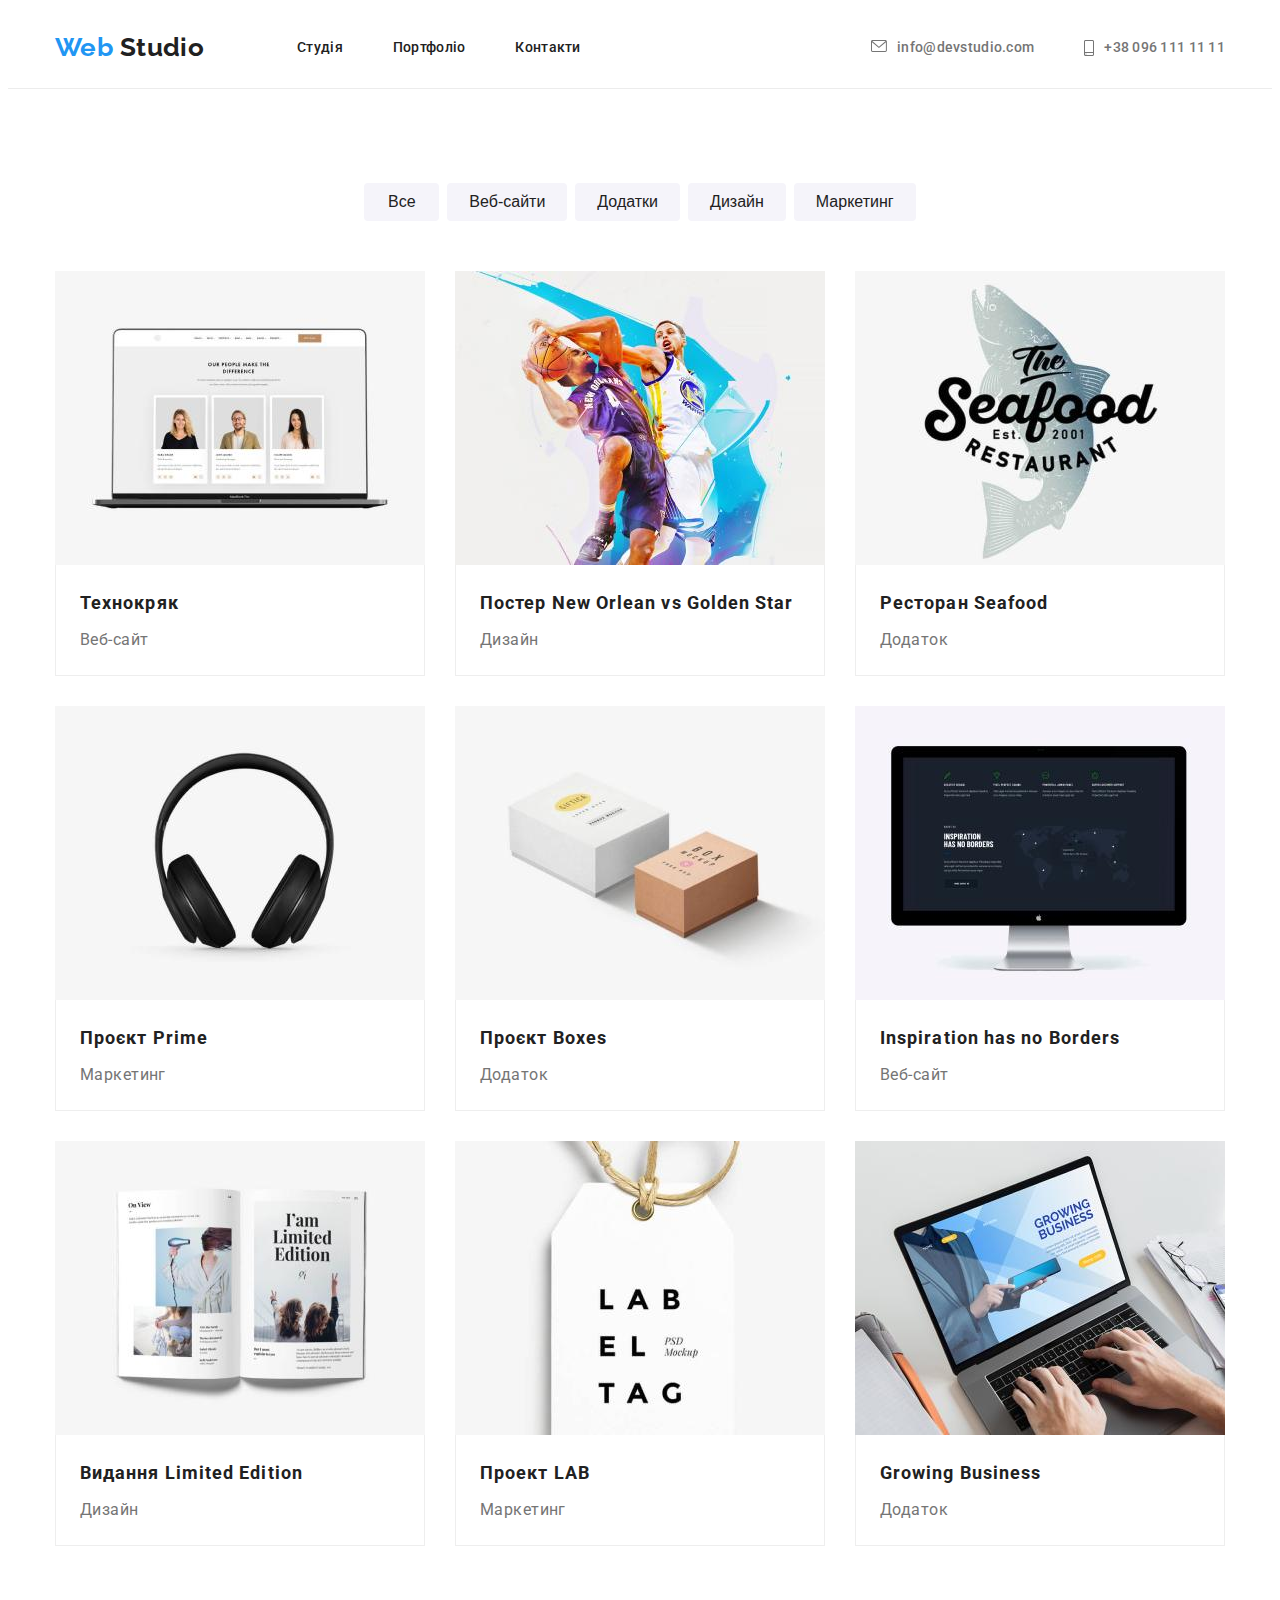
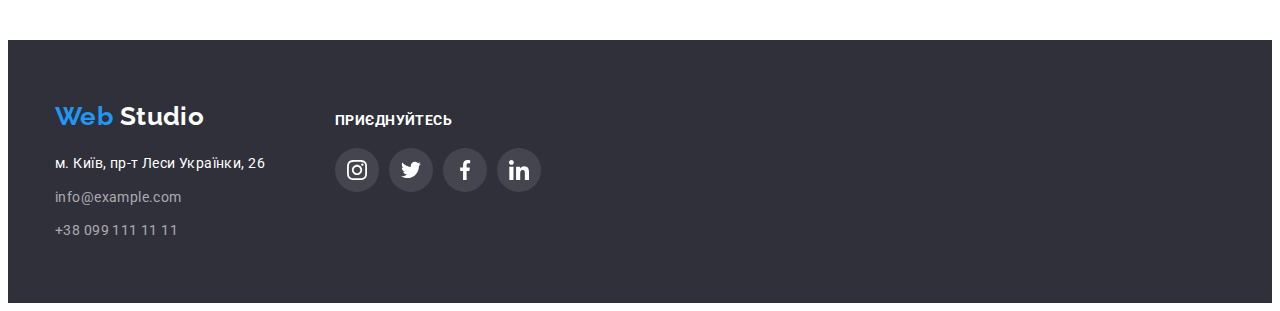
==== portfolio.html @ af130c3d "first_commit" ====
<!DOCTYPE html>
<html lang="uk">
  <head>
    <meta charset="UTF-8" />
    <meta http-equiv="X-UA-Compatible" content="IE=edge" />
    <meta name="viewport" content="width=device-width, initial-scale=1.0" />
    <title>Portfolio</title>
    <link rel="preconnect" href="https://fonts.googleapis.com" />
    <link rel="preconnect" href="https://fonts.gstatic.com" crossorigin />
    <link
      href="https://fonts.googleapis.com/css2?family=Raleway:wght@700&family=Roboto:wght@400;500;700;900&display=swap"
      rel="stylesheet"
    />
    <link
      rel="stylesheet"
      href="https://cdnjs.cloudflare.com/ajax/libs/modern-normalize/1.1.0/modern-normalize.min.css"
      integrity="sha512-wpPYUAdjBVSE4KJnH1VR1HeZfpl1ub8YT/NKx4PuQ5NmX2tKuGu6U/JRp5y+Y8XG2tV+wKQpNHVUX03MfMFn9Q=="
      crossorigin="anonymous"
      referrerpolicy="no-referrer"
    />
    <link rel="stylesheet" href="./styles/styles.css" />
  </head>
  <body>
    <header class="header">
      <div class="container container_nav">
        <nav class="header_nav">
          <a href="./index.html" class="header_logo link">
            <span class="header_logo_firstp">Web</span>
            Studio
          </a>
          <ul class="header_list list">
            <li class="header_item">
              <a href="./index.html" class="header_link link">Студія</a>
            </li>
            <li class="header_item">
              <a href="./portfolio.html" class="header_link link">Портфоліо</a>
            </li>
            <li class="header_item">
              <a href="#" class="header_link link">Контакти</a>
            </li>
          </ul>
        </nav>
        <ul class="header_contacts list">
          <li class="contacts_item">
            <a href="mailto:info@devstudio.com" class="contacts_link link">
              <svg class="contacts_icon envelope" widht="10" height="16">
                <use href="./images/icons/symbol-defs.svg#icon-envelope"></use>
              </svg>
              info@devstudio.com</a
            >
          </li>
          <li class="contacts_item">
            <a href="tel:+380961111111" class="contacts_link link">
              <svg class="contacts_icon smartphone" widht="16" height="12">
                <use href="./images/icons/symbol-defs.svg#icon-smartphone"></use>
              </svg>
              +38 096 111 11 11</a
            >
          </li>
        </ul>
      </div>
    </header>
    <main>
      <section class="gallery section">
        <div class="container">
          <h1 class="hidden_title">Фільтр та галерея робіт(прихований заголовок)</h1>
          <ul class="filter_list list">
            <li class="filter_item">
              <button type="button" class="filter_button">Все</button>
            </li>
            <li class="filter_item">
              <button type="button" class="filter_button">Веб-сайти</button>
            </li>
            <li class="filter_item">
              <button type="button" class="filter_button">Додатки</button>
            </li>
            <li class="filter_item">
              <button type="button" class="filter_button">Дизайн</button>
            </li>
            <li class="filter_item">
              <button type="button" class="filter_button">Маркетинг</button>
            </li>
          </ul>
          <ul class="gallery_list list">
            <li class="gallery_item">
              <a href="#" target="_blank" class="gallery_link link">
                <img
                  src="./images/portfolio_img/techokriak.jpg"
                  alt="Відкрита сторінка сайту Технокряк на ноутбуці"
                  class="gallery_img"
                  width="370"
                  height="294"
                />
                <div class="gallery_text">
                  <h2 class="gallery_title">Технокряк</h2>
                  <p class="gallery_title_description">Веб-сайт</p>
                </div>
              </a>
            </li>
            <li class="gallery_item">
              <a href="#" target="_blank" class="gallery_link link">
                <img
                  src="./images/portfolio_img/poster.jpg"
                  alt="Баскетболісти команд Нового Орлеану та Золотої Зірки в бородьбі за м'яч"
                  class="gallery_img"
                  width="370"
                  height="294"
                />
                <div class="gallery_text">
                  <h2 class="gallery_title">Постер New Orlean vs Golden Star</h2>
                  <p class="gallery_title_description">Дизайн</p>
                </div>
              </a>
            </li>
            <li class="gallery_item">
              <a href="#" target="_blank" class="gallery_link link">
                <img
                  src="./images/portfolio_img/seefood.jpg"
                  alt="Назва ресторану з картинкою форелі на задньому плані"
                  class="gallery_img"
                  width="370"
                  height="294"
                />
                <div class="gallery_text">
                  <h2 class="gallery_title">Ресторан Seafood</h2>
                  <p class="gallery_title_description">Додаток</p>
                </div>
              </a>
            </li>
            <li class="gallery_item">
              <a href="#" target="_blank" class="gallery_link link">
                <img
                  src="./images/portfolio_img/prime.jpg"
                  alt="Студійні навушники чорного кольору"
                  class="gallery_img"
                  width="370"
                  height="294"
                />
                <div class="gallery_text">
                  <h2 class="gallery_title">Проєкт Prime</h2>
                  <p class="gallery_title_description">Маркетинг</p>
                </div>
              </a>
            </li>
            <li class="gallery_item">
              <a href="#" target="_blank" class="gallery_link link">
                <img
                  src="./images/portfolio_img/boxes.jpg"
                  alt="Біла та коричнева коробки лежать поряд"
                  class="gallery_img"
                  width="370"
                  height="294"
                />
                <div class="gallery_text">
                  <h2 class="gallery_title">Проєкт Boxes</h2>
                  <p class="gallery_title_description">Додаток</p>
                </div>
              </a>
            </li>
            <li class="gallery_item">
              <a href="#" target="_blank" class="gallery_link link">
                <img
                  src="./images/portfolio_img/no_borders.jpg"
                  alt="Монітор з написом, натхнення не має кордонів"
                  class="gallery_img"
                  width="370"
                  height="294"
                />
                <div class="gallery_text">
                  <h2 class="gallery_title">Inspiration has no Borders</h2>
                  <p class="gallery_title_description">Веб-сайт</p>
                </div>
              </a>
            </li>
            <li class="gallery_item">
              <a href="#" target="_blank" class="gallery_link link">
                <img
                  src="./images/portfolio_img/book.jpg"
                  alt="Розгорнута книга з заголовком, Я обмежене видання"
                  class="gallery_img"
                  width="370"
                  height="294"
                />
                <div class="gallery_text">
                  <h2 class="gallery_title">Видання Limited Edition</h2>
                  <p class="gallery_title_description">Дизайн</p>
                </div>
              </a>
            </li>
            <li class="gallery_item">
              <a href="#" target="_blank" class="gallery_link link">
                <img
                  src="./images/portfolio_img/lab_project.jpg"
                  alt="Біла бірка на крафтовій мотузочці"
                  class="gallery_img"
                  width="370"
                  height="294"
                />
                <div class="gallery_text">
                  <h2 class="gallery_title">Проект LAB</h2>
                  <p class="gallery_title_description">Маркетинг</p>
                </div>
              </a>
            </li>
            <li class="gallery_item">
              <a href="#" target="_blank" class="gallery_link link">
                <img
                  src="./images/portfolio_img/groing_business.jpg"
                  alt="Відкритий ноутбук з написом, Зростаючий бізнес"
                  class="gallery_img"
                  width="370"
                  height="294"
                />
                <div class="gallery_text">
                  <h2 class="gallery_title">Growing Business</h2>
                  <p class="gallery_title_description">Додаток</p>
                </div>
              </a>
            </li>
          </ul>
        </div>
      </section>
    </main>
    <footer class="footer">
      <div class="container container_footer">
        <div class="address_section">
          <a href="./index.html" class="footer_logo link">
            <span class="footer_logo_firstp">Web</span>
            Studio
          </a>
          <address class="address">
            <ul class="address_list list">
              <li class="address_item">
                <a
                  href="https://goo.gl/maps/CPtrU1FHBa2aNyZL9"
                  target="_blank"
                  rel="noopener noreferrer nofollow"
                  class="address_map link"
                  >м. Київ, пр-т Леси Українки, 26</a
                >
              </li>
              <li class="address_item">
                <a href="mailto:info@example.com" class="address_link link">info@example.com</a>
              </li>
              <li class="address_item">
                <a href="tel:+380991111111" class="address_link link">+38 099 111 11 11</a>
              </li>
            </ul>
          </address>
        </div>
        <section class="address_soc_link">
          <h4 class="footer_title_soc">приєднуйтесь</h4>
          <ul class="footer_list_soc list">
            <li class="footer_item">
              <a href="#" class="footer_soc_link link">
                <svg class="footer_soc_icon" width="20" height="20">
                  <use href="./images/icons/symbol-defs.svg#icon-instagram"></use>
                </svg>
              </a>
            </li>
            <li class="footer_item">
              <a href="#" class="footer_soc_link link">
                <svg class="footer_soc_icon" width="20" height="20">
                  <use href="./images/icons/symbol-defs.svg#icon-twitter"></use>
                </svg>
              </a>
            </li>
            <li class="footer_item">
              <a href="#" class="footer_soc_link link">
                <svg class="footer_soc_icon" width="20" height="20">
                  <use href="./images/icons/symbol-defs.svg#icon-facebook"></use>
                </svg>
              </a>
            </li>
            <li class="footer_item">
              <a href="#" class="footer_soc_link link">
                <svg class="footer_soc_icon" width="20" height="20">
                  <use href="./images/icons/symbol-defs.svg#icon-linkedin"></use>
                </svg>
              </a>
            </li>
          </ul>
        </section>
      </div>
    </footer>
  </body>
</html>
---- styles/styles.css ----
/* Основні кольори - 
Основний фон #FFFFFF
Фон #2F303A
Фон секцій/кнопок - другорядний  #F5F4FA
Акцент #2196F3
Другорядний фон #757575
Текст білий #FFFFFF;
Текст чорний #212121
Текст сірий #212121
Текст адреси rgba(255, 255, 255, 0.6); */
/* font-family: 'Raleway',
sans-serif;
font-family: 'Roboto',
sans-serif; */
html {
    box-sizing: border-box;
}
*, *::after, *::before {
    box-sizing: border-box;
}
h1, h2, h3, h4, ul, p {
    margin-bottom: 0;
    margin-top: 0;
    padding: 0;
}
/* перемінні для основних кольорів */
:root {
    --primary-background-color: #FFFFFF;
    --second-primary-background: #2F303A;
    --background-section-color: #F5F4FA;
    --background-color: #757575;
    --accent-color: #2196F3;
    --primary-text-white: #FFFFFF;
    --primary-text-black: #212121;
    --second-text-gray: #757575;
    --second-text-gray-alfa-chenel: rgba(255, 255, 255, 0.6);
    --border-color: #EEEEEE;
    --border-bottom-color-header: #ECECEC;
    --background-button-hover: #188CE8;
    --features-title-background-before: #F5F4FA;
    --clients-link-color: #AFB1B8;
    --team-link-color: #AFB1B8;
    --background-soc-link-footer: rgba(255, 255, 255, 0.1);
}
/* container - ширина контенту відповідає макету 1200рх + треба врахувати гаттери 30рх (по 15 з кожного боку), в данному випадку треба відняти від зазначеного розміру */
.container {
    width: 1200px;
    padding: 0 15px;
    margin-left: auto;
    margin-right: auto;
}
.section {
    padding: 94px 0;
}
/* В body вносим найросповсюджені властивасті, змінюємо лише ті , які відрізняються від більшості */
body {
    font-size: 14px;
    font-family: 'Roboto',
    sans-serif;
    line-height: 1.14;
    letter-spacing: 0.03em;
    color: var(--second-text-gray);

    background-color: var(--primary-background-color);   
}
/*  Прибираємо маркування у списків */
.link {
    text-decoration: none;
}
/* Прибираємо підкреслення у посилань */
.list {
    list-style-type: none;
}
/* Шапка сайту */
/* Приховані заголовки */
.hidden_title {
    position: absolute;
    white-space: nowrap;
    width: 1px;
    height: 1px;
    overflow: hidden;
    border: 0;
    padding: 0;
    clip: rect(0 0 0 0);
    clip-path: inset(50%);
    margin: -1px;
}

/* Хедер для сторінок Студія та Прортфоліо */
/* Шапка */
.container_nav {
    display: flex;
    align-items: center;
}
.header_list {
    display: flex;
}
.header_list .header_item:last-child {
    margin-right: 0;
}
.header_item {
    margin-right: 50px;
}
.header_nav {
    display: flex;
    align-items: center;
}
/* Блок навігації */
/* Лого */
.header {
    border-bottom: 1px solid var(--border-bottom-color-header);
    width: 100%;
}
.header_logo {
    font-family:'Raleway',
        sans-serif;
    font-weight: 700;
    font-size: 26px;
    line-height: 1.19;
    color: var(--primary-text-black);

    display: block;
    padding-top: 24px;
    padding-bottom: 25px;
    margin-right: 93px;
}
.header_logo_firstp {
    color: var(--accent-color);
}
/* Список навігації */
.header_link {
    font-weight: 500;
    line-height: 1.14;
    letter-spacing: 0.02em;
    color: var(--primary-text-black);

    display: block;
    padding-top: 32px;
    padding-bottom: 32px;
}
.header_link:hover, .header_link:focus {
    color: var(--accent-color);
}
/* Контакти в шапці */
.header_contacts {
    display: flex;
    margin-left: auto;
}
.contacts_item {
    margin-right: 50px;
}
.header_contacts .contacts_item:last-child {
    margin-right: 0;
}
.contacts_link {
    font-weight: 500;
    line-height: 1.14;
    letter-spacing: 0.02em;
    color: var(--second-text-gray);

    display: flex;
    padding-top: 32px;
    padding-bottom: 32px;
    fill: currentColor;
}
.contacts_link:hover, .contacts_link:focus {
    color: var(--accent-color);
}
/* Іконки для контактів в навігаційному блоці */
.contacts_icon {
    display: flex;
    margin-right: 10px;
}
.smartphone {
    width: 10px;
    height: 16px;
}
.envelope {
    width: 16px;
    height: 12px;
}

/* ___СТУДІЯ____ */
/* Блок герой */
.hero {
    background-color: var(--second-primary-background);
    width: 1600px;
    min-height: 600px;
    padding-top: 200px;

    margin-left: auto;
    margin-right: auto;
    
    background-image: 
    linear-gradient(rgba(47, 48, 58, 0.4), rgba(47, 48, 58, 0.4)), 
    url('../images/img_team_header.jpg')
}
.hero_title {
    font-weight: 900;
    font-size: 44px;
    line-height: 1.36;
    text-align: center;
    letter-spacing: 0.06em;
    text-transform: uppercase;
    color: var(--primary-background-color);
    width: 700px;

    margin-bottom: 30px;

    margin-left: auto;
    margin-right: auto;
}
.hero_button {
    min-width: 215px;
    border-radius: 4px;
    border: transparent;
    padding: 10px 32px;
    box-shadow: 0px 4px 4px rgba(0, 0, 0, 0.15);
    margin-left: auto;
    margin-right: auto;

    font-weight: 700;
    font-size: 16px;
    line-height: 1.84;
    display: flex;
    align-items: center;
    text-align: center;
    letter-spacing: 0.06em;
    color: var(--primary-text-white);

    background-color: var(--accent-color);
    cursor: pointer;
}
.hero_button:hover, .hero_button:focus {
    background: var(--background-button-hover);
    box-shadow: 0px 4px 4px rgba(0, 0, 0, 0.15);
    border-radius: 4px;
}

/* Блок - Наші особливості */
.features_list {
    display: flex;
    flex-wrap: wrap;
}
.features_item {
    display:block;
    width: 270px;
    margin-right: 30px;
}
.features_list .features_item:nth-child(4n) {
    margin-right: 0;
}
.features_icon_bloc {
    display: flex;
    height:120px;
    background: var(--features-title-background-before);
    border-radius: 4px;
    align-items: center;
    justify-content: space-around;

    margin-bottom: 30px;
}

.features_title {
    font-weight: 700;
    font-size: 14px;
    line-height: 1.14;
    letter-spacing: 0.03em;
    text-transform: uppercase;
    color: var(--primary-text-black);

    margin-bottom: 10px;
}
.features_description {
    line-height: 1.71;
}
/* Блок справ */
/* Поєднані стилі для двух заголовків блоків case & team  */
.case {
    padding-top: 0;
}
.case_list {
    display: flex;
    flex-wrap: wrap;
}
.case_item {
    margin-right: 30px;
}
.case_list .case_item:nth-child(3n) {
    margin-right: 0;
}
.case_title, .team_first_title {
    font-weight: 700;
    font-size: 36px;
    line-height: 1.16;
    text-align: center;
    color: var(--primary-text-black);
}
.case_title {
    margin-bottom: 50px;
}
/* Блок - наша команда */
.team_list {
    display: flex;
    flex-wrap: wrap;
}
.team_first_title {
    margin-bottom: 50px;
}
.team {
    background-color: var(--background-section-color);
} 
.team_item {
    background-color: var(--primary-background-color);

    margin-right: 30px;
    width: 270px;

    box-shadow: 0px 1px 3px rgba(0, 0, 0, 0.12), 0px 1px 1px rgba(0, 0, 0, 0.14), 0px 2px 1px rgba(0, 0, 0, 0.2);
        border-radius: 0px 0px 4px 4px;
}
.team_list .team_item:nth-child(4n) {
    margin-right: 0;
}
.team_text {
    padding: 30px 32px 30px 32px;
}
.team_title {
    font-weight: 500;
    font-size: 16px;
    line-height: 1.18;
    text-align: center;
    color: var(--primary-text-black);

    margin-bottom: 10px;
}
.team_position {
    font-size: 16px;
    line-height: 1.18;
    text-align: center;
    margin-bottom: 16px;
}
/* Іконки для соц мереж команди */
.team_soc {
    display: flex;
    justify-content: center;
    gap: 10px;
}

.team_soc_link {
    display: flex;
    width: 44px;
    height: 44px;
    border-radius: 50%;
    align-items: center;
    justify-content: center;
    color: var(--team-link-color);
    fill: currentColor;
}
.team_soc_link:hover, .team_soc_link:focus{
    background-color: var(--accent-color);
    color: var(--primary-text-white);
}
/* Дя того щоб змінити колір іконки при наведенні, треба вказити ховер на посилання і замінити колір іконки. Також можна наслідувати колір батька через fill-currentColor (колір посилання без ховеру) і змінити колір фону та іконки через клас посилання(не прописувати код окремо) */
.team_soc_link:hover .team_soc_icon,
.team_soc_link:focus .team_soc_icon {
    fill: var(--primary-background-color);
}



/* Секція кліентів */
.clients_title {
    font-family: 'Roboto';
    font-style: normal;
    font-weight: 700;
    font-size: 36px;
    line-height: 42px;
    text-align: center;
    letter-spacing: 0.03em;

    color: #212121;

    margin-bottom: 50px;
}
.clients_list {
    display: flex;
    margin-left: -15px;
    margin-right: -15px;
}
.clients_link {
    display: flex;
    width: 170px;
    height: 92px;

    margin-left: 15px;
    margin-right: 15px;

    border: 1px solid var(--clients-link-color);
    border-radius: 4px;

    align-items: center;
    justify-content: space-around;

    color: var(--team-link-color);
    fill: currentColor;

}
.clients_link:hover, .clients_link:focus {
    border: 1px solid var(--accent-color);
    color: var(--accent-color);
}
/* Футер для сторінок Студія та Прортфоліо */
/* footer - Підвал веб-сайту */
.footer {
    background-color: var(--second-primary-background);
    padding: 60px 0;
}
.container_footer {
    display: flex;
    align-items: baseline;
}
.address_section {
    margin-right: 70px;
}
/* Лого */
.footer_logo {
    font-family:'Raleway',
        sans-serif;
    font-weight: 700;
    font-size: 26px;
    line-height: 1.19;
    color: var(--primary-text-white);

    display: inline-block;
    margin-bottom: 20px;
}
.footer_logo_firstp {
    color: var(--accent-color);
}
/* Адреса */

.address_map {
    font-style: normal;
    line-height: 1.71;
    color: var(--primary-text-white);
}
.address_link {
    font-style: normal;
    line-height: 1.71;
    color: var(--second-text-gray-alfa-chenel);
}
.address_item {
    margin-bottom: 10px;
}
.address_list .address_item:last-child {
    margin-bottom: 0;
}

.address_map:hover, .address_map:focus, .address_link:hover, .address_link:focus {
    color: var(--accent-color);
}

/* footer частина з посиланнями на соц мережі */
.address_soc_link {
    padding-top: 12px;
}
.footer_title_soc {
    font-family: 'Roboto';
    font-style: normal;
    font-weight: 700;
    font-size: 14px;
    line-height: 16px;
    letter-spacing: 0.03em;
    text-transform: uppercase;
    
    color: var(--primary-text-white);

    margin-bottom: 20px;
}
.footer_list_soc {
    display: flex;
    min-width: 206px;
    min-height: 44px;
    gap: 10px;
}
.footer_soc_link {
    display: flex;
    width: 44px;
    height: 44px;
    background: var(--background-soc-link-footer);
    border-radius: 50%;
    align-items: center;
    justify-content: space-around;

    color: var(--primary-background-color);
    fill: currentColor;
}

.footer_soc_link:hover, .footer_soc_link:focus {
    background-color: var(--accent-color);
}

/* ____ПОРТФОЛІО____ */
/* Блок фільтер */
.filter_list {
    margin-bottom: 50px;
    display: flex;
    justify-content: center;
}
.filter_item {
    margin-right: 8px;
}
.filter_list .filter_item:last-child {
    margin-right: 0;
}
.filter_button {
    font-weight: 500;
    font-size: 16px;
    line-height: 1.62;
    text-align: center;
    color: var(--primary-text-black);
    background-color: var(--background-section-color);

    border-radius: 4px;
    border: var(--accent-color);
    padding: 6px 22px;
    min-width: 75px;
}
.filter_button:hover, .filter_button:focus, .filter_button:active {
    box-shadow: 0px 3px 1px rgba(0, 0, 0, 0.1), 0px 1px 2px rgba(0, 0, 0, 0.08), 0px 2px 2px rgba(0, 0, 0, 0.12);
    color: var(--primary-text-white);
    background-color: var(--accent-color);
    cursor: pointer;
}
/* Блок галереї */
.gallery_list {
    display: flex;
    flex-wrap: wrap;

    margin-right: -30px;
    margin-bottom: -30px;
}
.gallery_link {
    display: block;
}
.gallery_link:hover, .gallery_link:focus {
    box-shadow: 0px 1px 1px rgba(0, 0, 0, 0.12), 0px 4px 4px rgba(0, 0, 0, 0.06), 1px 4px 6px rgba(0, 0, 0, 0.16);
}
.gallery_item {
    width: 370px;
    margin-right: 30px;
    margin-bottom: 30px;
}
.gallery_img {
    display: block;
    max-width: 100%;
    height: auto;
}
.gallery_text {
    display: block;
    border: 1px solid var(--border-color);
    border-top: 0;
    padding: 20px 24px;

}
.gallery_title {
    font-weight: 700;
    font-size: 18px;
    line-height: 2;
    letter-spacing: 0.06em;
    color: var(--primary-text-black);
    margin-bottom: 4px;
}
.gallery_title_description {
    font-size: 16px;
    line-height: 1.87;
    color: var(--second-text-gray);
}
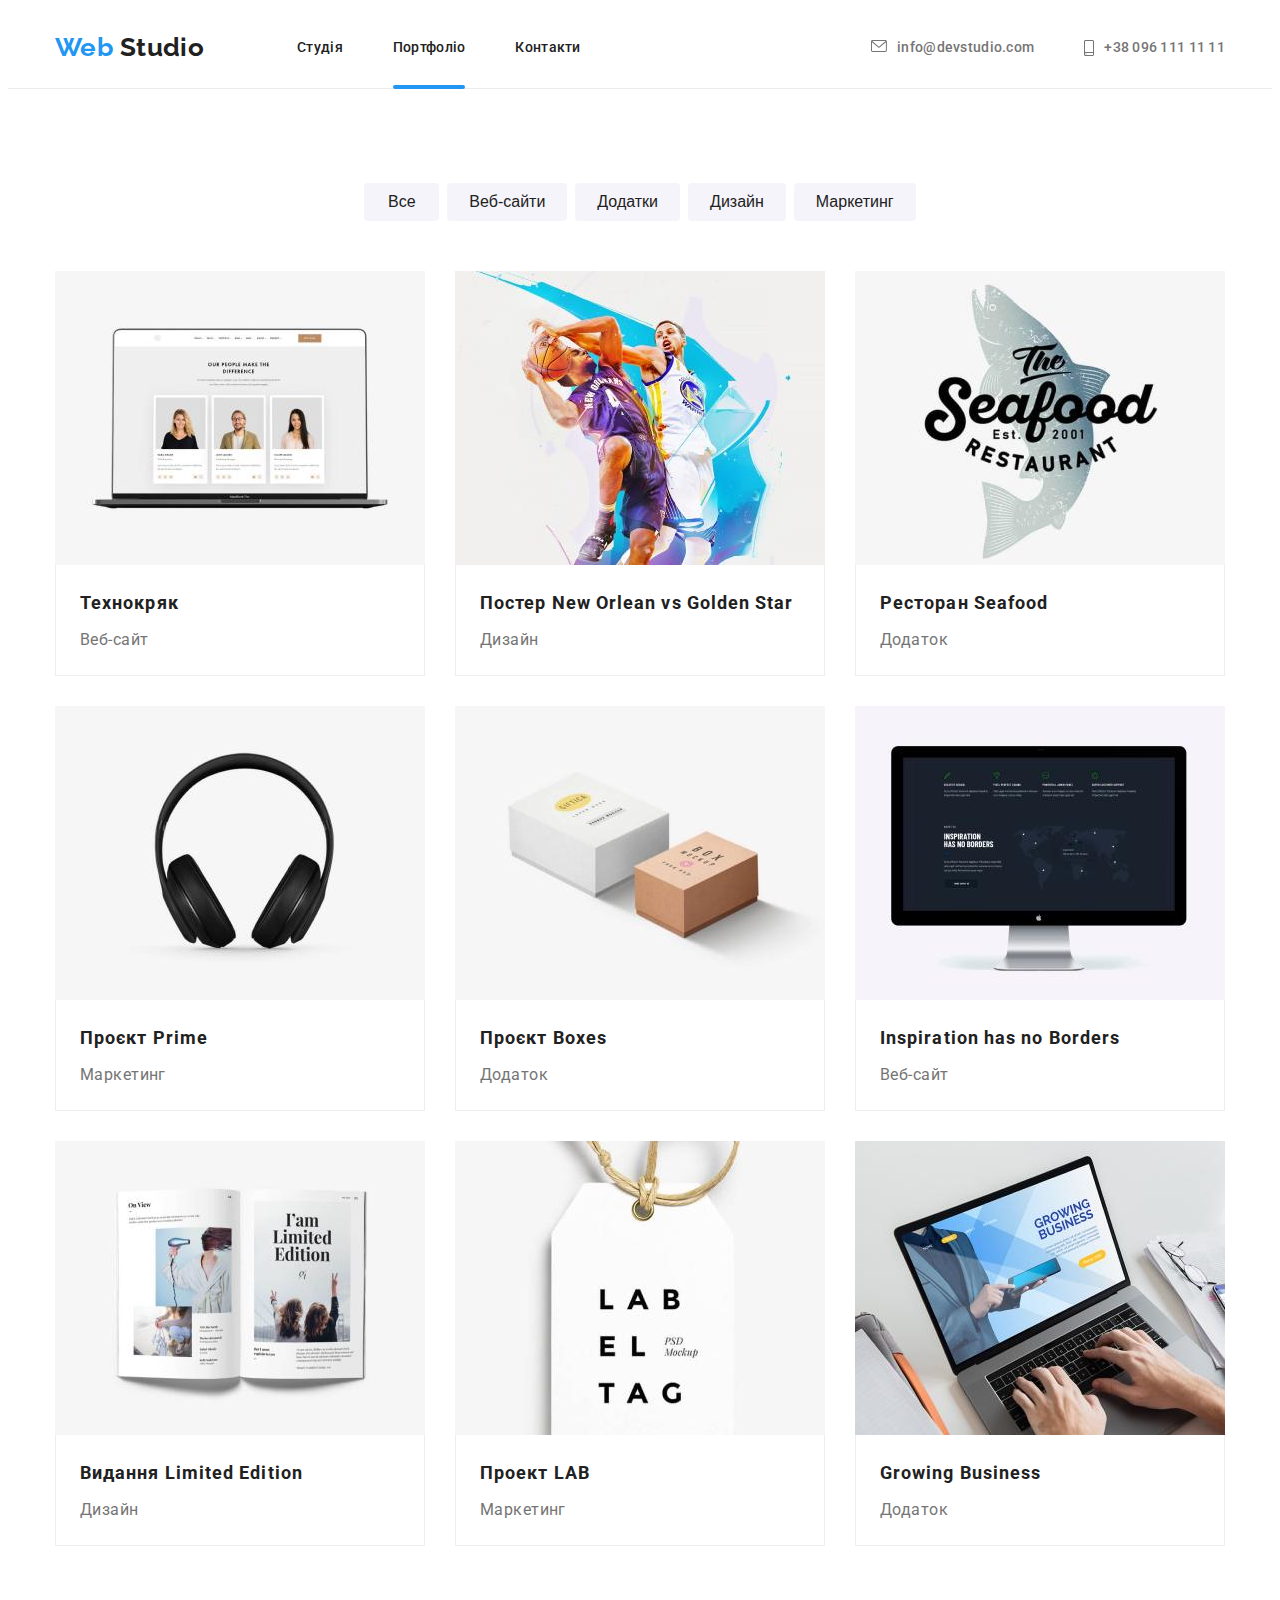
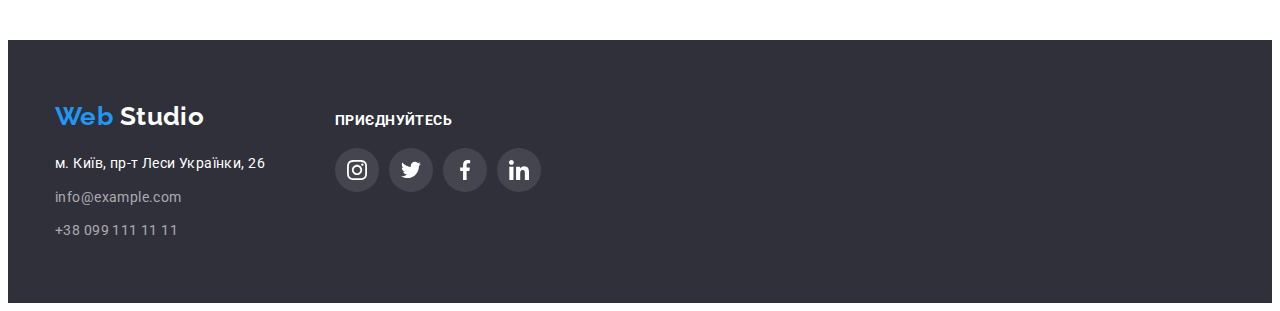
==== commit 4dee72c4: "active_page" ====
--- a/portfolio.html
+++ b/portfolio.html
@@ -33,7 +33,7 @@
               <a href="./index.html" class="header_link link">Студія</a>
             </li>
             <li class="header_item">
-              <a href="./portfolio.html" class="header_link link">Портфоліо</a>
+              <a href="./portfolio.html" class="header_link link active_page">Портфоліо</a>
             </li>
             <li class="header_item">
               <a href="#" class="header_link link">Контакти</a>
--- a/styles/styles.css
+++ b/styles/styles.css
@@ -85,6 +85,21 @@
     clip-path: inset(50%);
     margin: -1px;
 }
+/* Клас для підкреслювання активної сторінки */
+.header_item {
+    position: relative;
+}
+.active_page::after {
+    position: absolute;
+    content: "";
+    width: 100%;
+    height: 4px;
+    left: 0px;
+    top: 77px;
+    
+    background: var(--accent-color);
+    border-radius: 2px;
+}
 
 /* Хедер для сторінок Студія та Прортфоліо */
 /* Шапка */
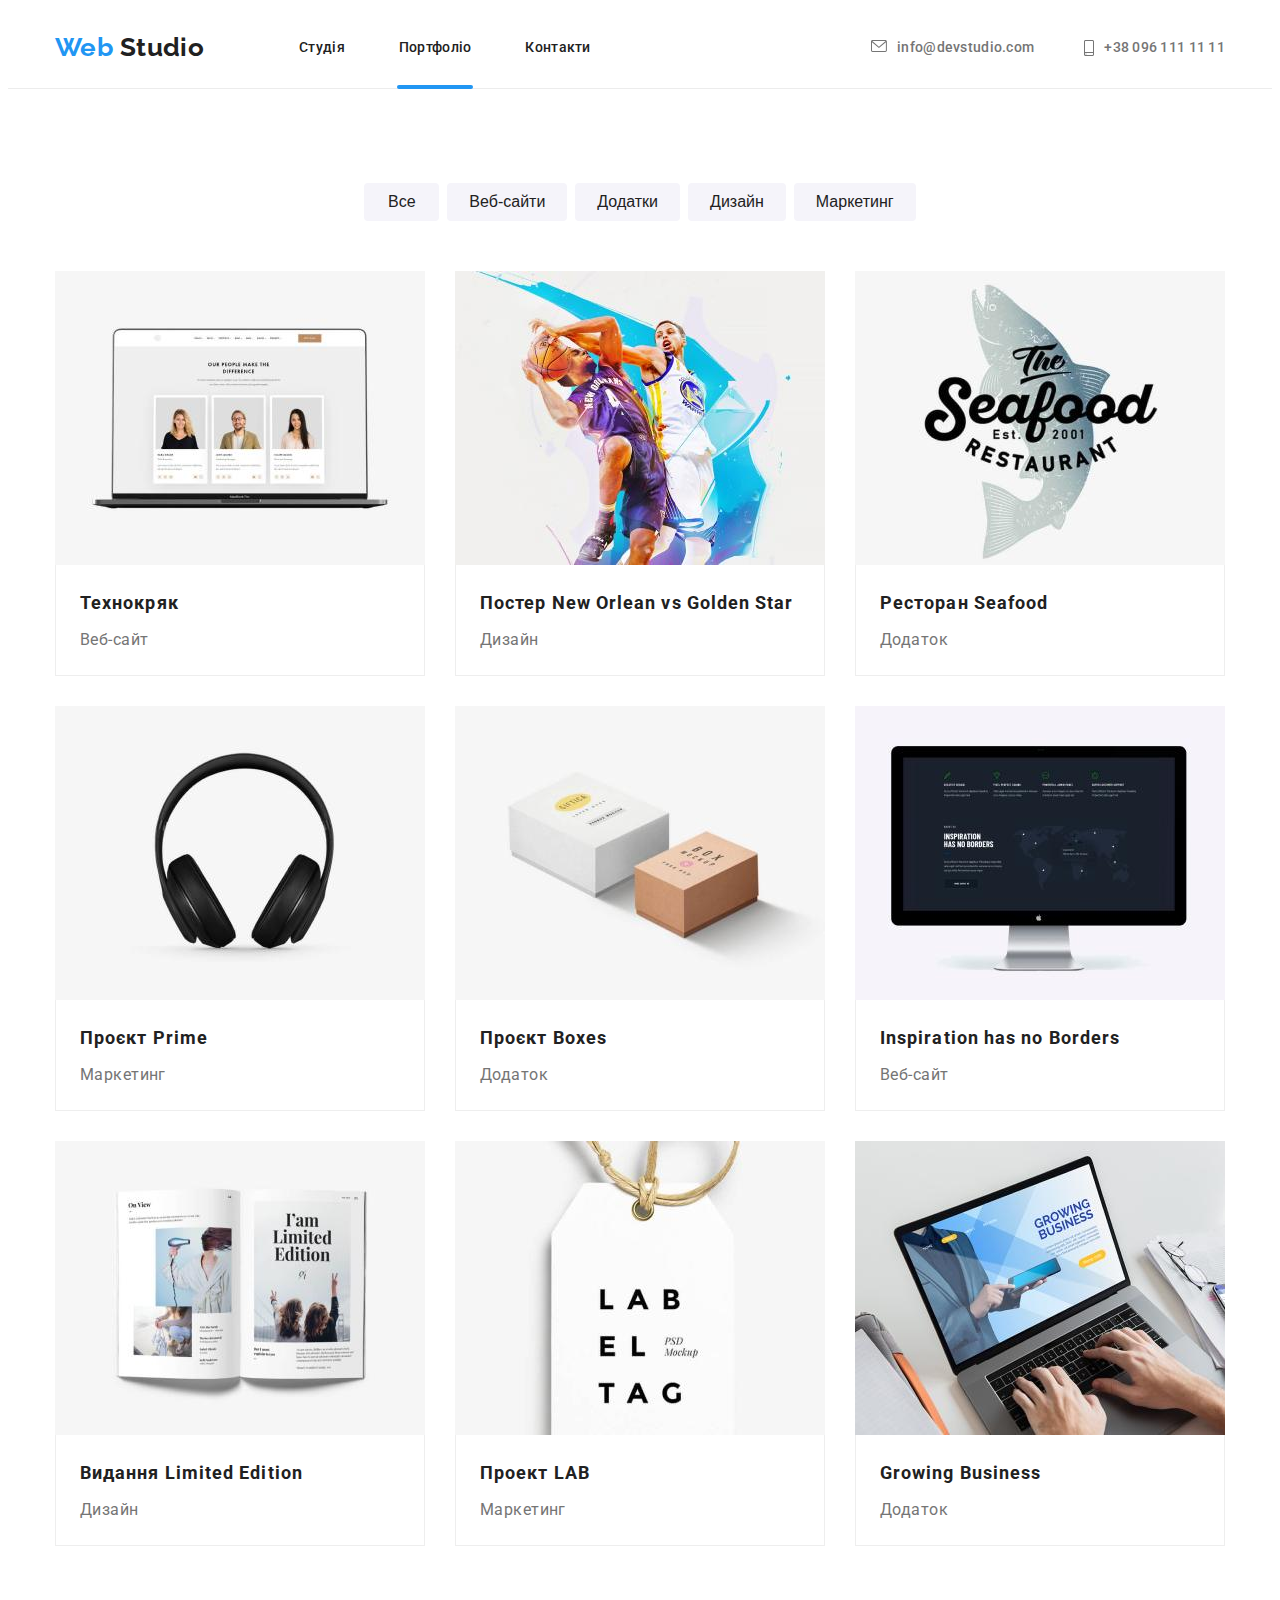
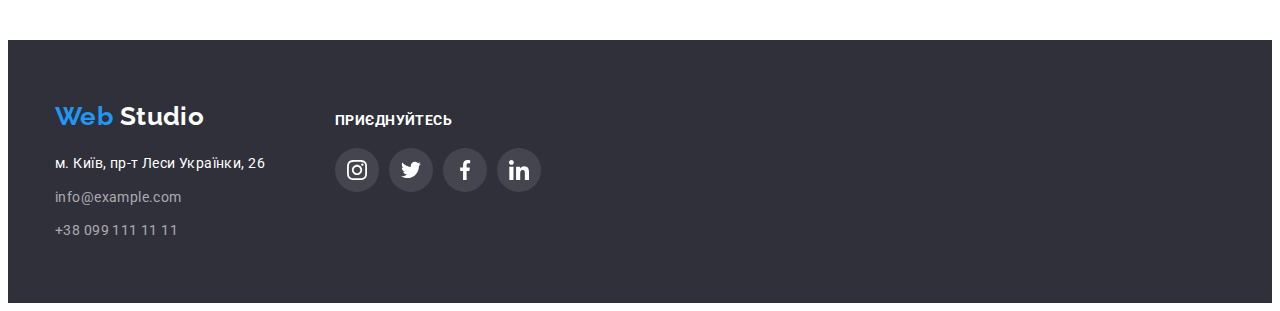
==== commit 912ee059: "commit" ====
--- a/portfolio.html
+++ b/portfolio.html
@@ -84,13 +84,23 @@
           <ul class="gallery_list list">
             <li class="gallery_item">
               <a href="#" target="_blank" class="gallery_link link">
-                <img
-                  src="./images/portfolio_img/techokriak.jpg"
-                  alt="Відкрита сторінка сайту Технокряк на ноутбуці"
-                  class="gallery_img"
-                  width="370"
-                  height="294"
-                />
+                <div class="gallery_img_bloc">
+                  <img
+                    src="./images/portfolio_img/techokriak.jpg"
+                    alt="Відкрита сторінка сайту Технокряк на ноутбуці"
+                    class="gallery_img"
+                    gallery_item
+                    width="370"
+                    height="294"
+                  />
+                  <div class="img_bloc_hidden">
+                    <p class="img_paragraf_hidden">
+                      Ресурс пропонує комплексні пропозиції з різним рівнем функціоналу та сервісів.
+                      Все це дозволить відвідувачу отримати вичерпні відомості про компанію чи
+                      приватну особу.
+                    </p>
+                  </div>
+                </div>
                 <div class="gallery_text">
                   <h2 class="gallery_title">Технокряк</h2>
                   <p class="gallery_title_description">Веб-сайт</p>
@@ -99,13 +109,15 @@
             </li>
             <li class="gallery_item">
               <a href="#" target="_blank" class="gallery_link link">
-                <img
-                  src="./images/portfolio_img/poster.jpg"
-                  alt="Баскетболісти команд Нового Орлеану та Золотої Зірки в бородьбі за м'яч"
-                  class="gallery_img"
-                  width="370"
-                  height="294"
-                />
+                <div>
+                  <img
+                    src="./images/portfolio_img/poster.jpg"
+                    alt="Баскетболісти команд Нового Орлеану та Золотої Зірки в бородьбі за м'яч"
+                    class="gallery_img"
+                    width="370"
+                    height="294"
+                  />
+                </div>
                 <div class="gallery_text">
                   <h2 class="gallery_title">Постер New Orlean vs Golden Star</h2>
                   <p class="gallery_title_description">Дизайн</p>
--- a/styles/styles.css
+++ b/styles/styles.css
@@ -41,6 +41,7 @@
     --clients-link-color: #AFB1B8;
     --team-link-color: #AFB1B8;
     --background-soc-link-footer: rgba(255, 255, 255, 0.1);
+    --background-gallery-item-hover: rgba(33, 150, 243, 0.9);
 }
 /* container - ширина контенту відповідає макету 1200рх + треба врахувати гаттери 30рх (по 15 з кожного боку), в данному випадку треба відняти від зазначеного розміру */
 .container {
@@ -150,8 +151,9 @@
     color: var(--primary-text-black);
 
     display: block;
-    padding-top: 32px;
-    padding-bottom: 32px;
+    padding: 32px 2px 32px 2px;
+
+    transition: color 250ms cubic-bezier(0.4, 0, 0.2, 1);
 }
 .header_link:hover, .header_link:focus {
     color: var(--accent-color);
@@ -177,6 +179,8 @@
     padding-top: 32px;
     padding-bottom: 32px;
     fill: currentColor;
+
+    transition: color 250ms cubic-bezier(0.4, 0, 0.2, 1);
 }
 .contacts_link:hover, .contacts_link:focus {
     color: var(--accent-color);
@@ -245,6 +249,10 @@
 
     background-color: var(--accent-color);
     cursor: pointer;
+
+    transition: color 250ms cubic-bezier(0.4, 0, 0.2, 1),
+    box-shadow 250ms cubic-bezier(0.4, 0, 0.2, 1),
+    border-radius 250ms cubic-bezier(0.4, 0, 0.2, 1);
 }
 .hero_button:hover, .hero_button:focus {
     background: var(--background-button-hover);
@@ -371,16 +379,15 @@
     justify-content: center;
     color: var(--team-link-color);
     fill: currentColor;
+
+    transition: color 250ms cubic-bezier(0.4, 0, 0.2, 1),
+    background-color 250ms cubic-bezier(0.4, 0, 0.2, 1);
 }
 .team_soc_link:hover, .team_soc_link:focus{
     background-color: var(--accent-color);
     color: var(--primary-text-white);
 }
 /* Дя того щоб змінити колір іконки при наведенні, треба вказити ховер на посилання і замінити колір іконки. Також можна наслідувати колір батька через fill-currentColor (колір посилання без ховеру) і змінити колір фону та іконки через клас посилання(не прописувати код окремо) */
-.team_soc_link:hover .team_soc_icon,
-.team_soc_link:focus .team_soc_icon {
-    fill: var(--primary-background-color);
-}
 
 
 
@@ -420,6 +427,8 @@
     color: var(--team-link-color);
     fill: currentColor;
 
+    transition: color 250ms cubic-bezier(0.4, 0, 0.2, 1),
+    border 250ms cubic-bezier(0.4, 0, 0.2, 1);
 }
 .clients_link:hover, .clients_link:focus {
     border: 1px solid var(--accent-color);
@@ -459,11 +468,15 @@
     font-style: normal;
     line-height: 1.71;
     color: var(--primary-text-white);
+
+    transition: color 250ms cubic-bezier(0.4, 0, 0.2, 1);
 }
 .address_link {
     font-style: normal;
     line-height: 1.71;
     color: var(--second-text-gray-alfa-chenel);
+
+    transition: color 250ms cubic-bezier(0.4, 0, 0.2, 1);
 }
 .address_item {
     margin-bottom: 10px;
@@ -510,6 +523,8 @@
 
     color: var(--primary-background-color);
     fill: currentColor;
+
+    transition: background-color 250ms cubic-bezier(0.4, 0, 0.2, 1);
 }
 
 .footer_soc_link:hover, .footer_soc_link:focus {
@@ -541,6 +556,12 @@
     border: var(--accent-color);
     padding: 6px 22px;
     min-width: 75px;
+
+    transition: 
+    box-shadow 250ms cubic-bezier(0.4, 0, 0.2, 1),
+    color 250ms cubic-bezier(0.4, 0, 0.2, 1),
+    cursor 250ms cubic-bezier(0.4, 0, 0.2, 1),
+    background-color 250ms cubic-bezier(0.4, 0, 0.2, 1);
 }
 .filter_button:hover, .filter_button:focus, .filter_button:active {
     box-shadow: 0px 3px 1px rgba(0, 0, 0, 0.1), 0px 1px 2px rgba(0, 0, 0, 0.08), 0px 2px 2px rgba(0, 0, 0, 0.12);
@@ -558,15 +579,50 @@
 }
 .gallery_link {
     display: block;
-}
+
+    transition: box-shadow 250ms cubic-bezier(0.4, 0, 0.2, 1)
+}
+/* блок з ефектом ховеру на галереї портфоліо */
+.gallery_img_bloc {
+    display: block;
+    position: relative;
+    overflow: hidden;
+}
+
+.img_bloc_hidden {
+    position: absolute;
+    left: 0;
+    top: 0;
+    width: 100%;
+    height: 100%;
+    background-color: var(--background-gallery-item-hover);
+    padding: 63px 24px;
+
+    transform: translateY(100%);
+
+    transition: transform 250ms cubic-bezier(0.4, 0, 0.2, 1)
+}
+
+.img_paragraf_hidden {
+    font-size: 18px;
+    line-height: 28px;
+    color: var(--primary-text-white);
+} 
+
+.gallery_link:hover .img_bloc_hidden {
+    transform: translateY(0);
+}
+
 .gallery_link:hover, .gallery_link:focus {
     box-shadow: 0px 1px 1px rgba(0, 0, 0, 0.12), 0px 4px 4px rgba(0, 0, 0, 0.06), 1px 4px 6px rgba(0, 0, 0, 0.16);
 }
+
 .gallery_item {
     width: 370px;
     margin-right: 30px;
     margin-bottom: 30px;
 }
+
 .gallery_img {
     display: block;
     max-width: 100%;
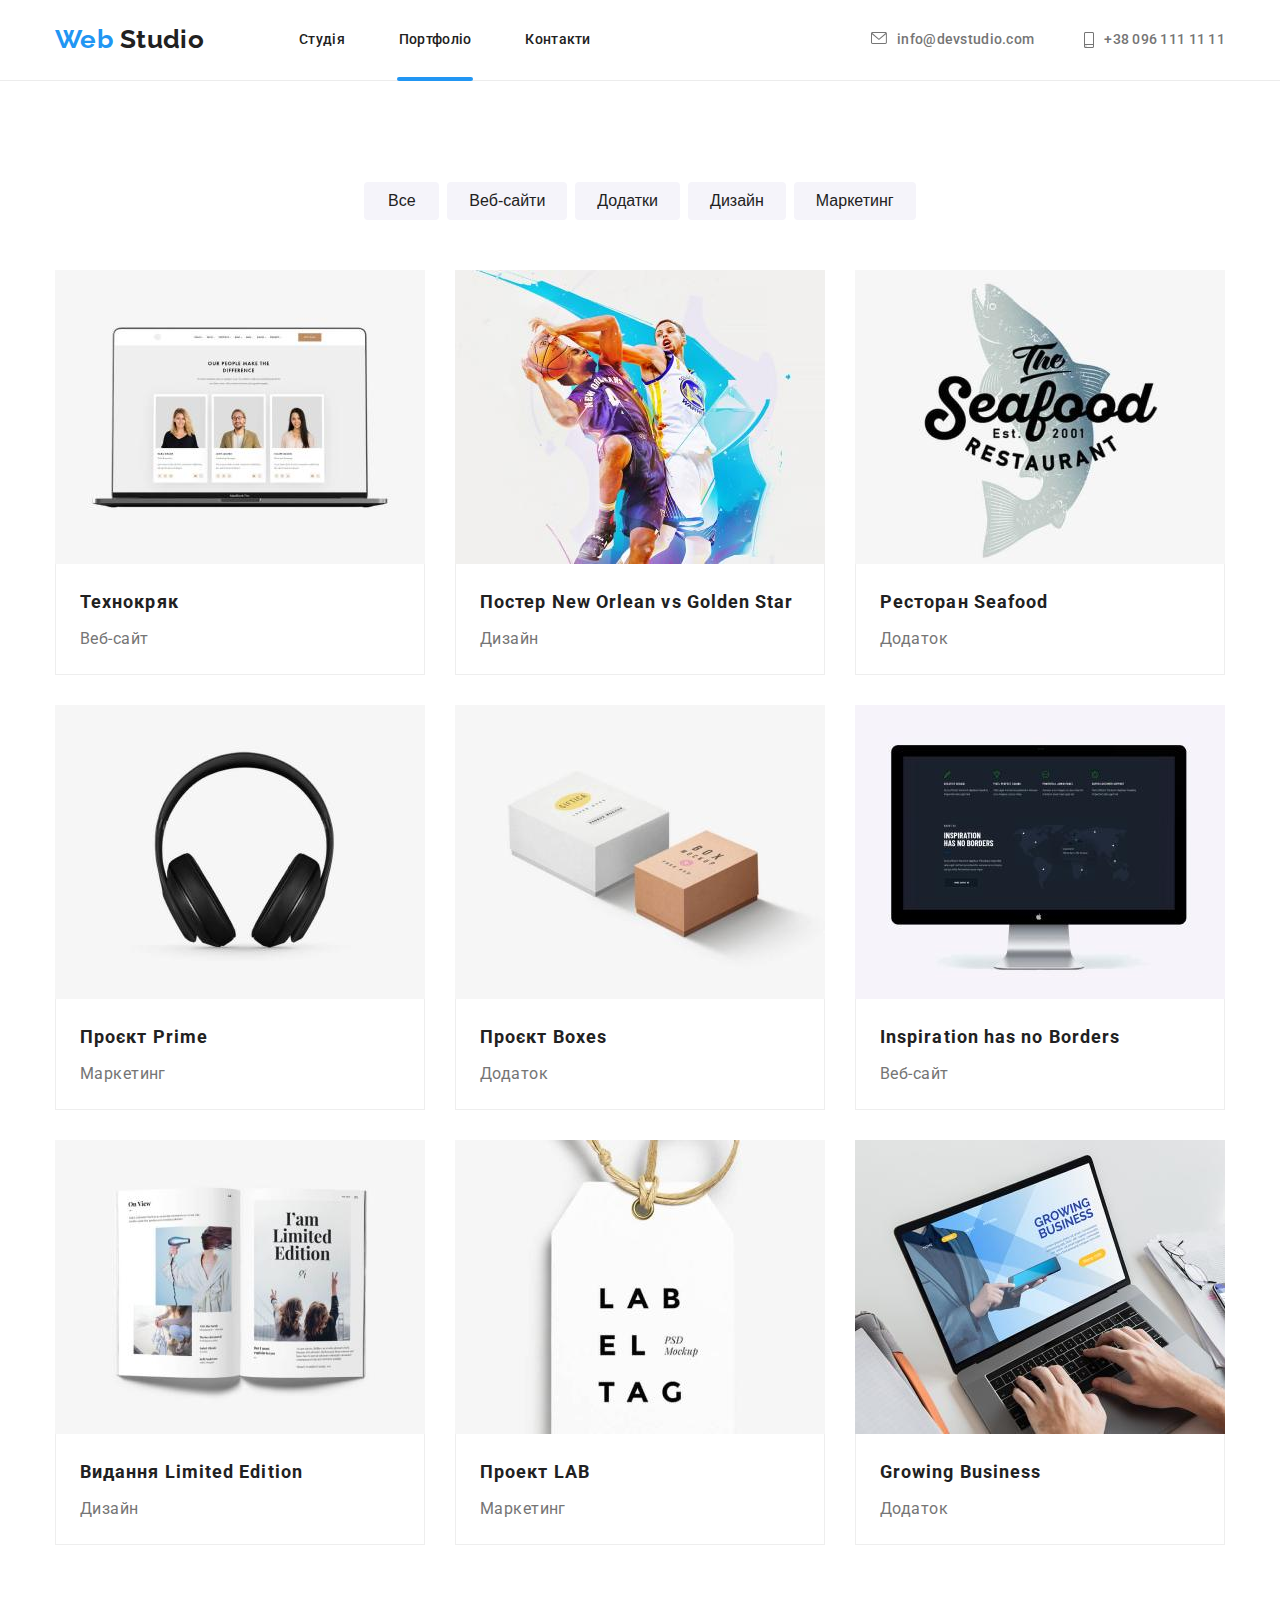
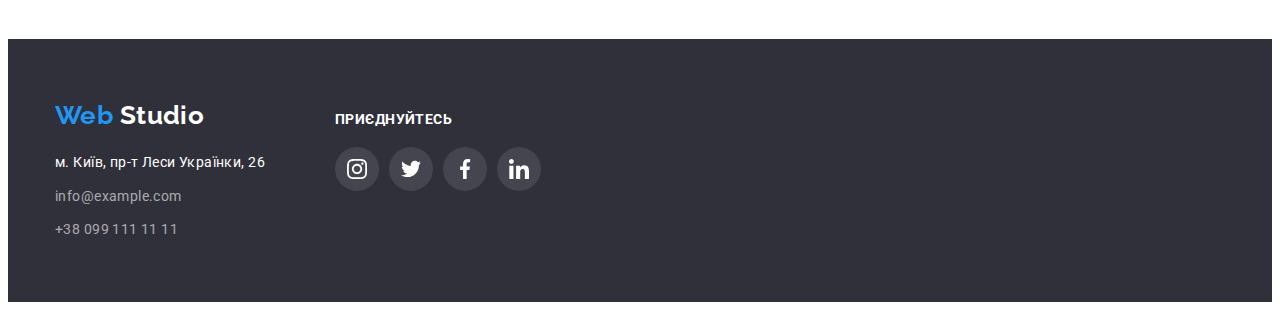
==== commit eb1750d3: "commit" ====
--- a/portfolio.html
+++ b/portfolio.html
@@ -43,7 +43,7 @@
         <ul class="header_contacts list">
           <li class="contacts_item">
             <a href="mailto:info@devstudio.com" class="contacts_link link">
-              <svg class="contacts_icon envelope" widht="10" height="16">
+              <svg class="contacts_icon envelope" width="10" height="16">
                 <use href="./images/icons/symbol-defs.svg#icon-envelope"></use>
               </svg>
               info@devstudio.com</a
@@ -51,7 +51,7 @@
           </li>
           <li class="contacts_item">
             <a href="tel:+380961111111" class="contacts_link link">
-              <svg class="contacts_icon smartphone" widht="16" height="12">
+              <svg class="contacts_icon smartphone" width="16" height="12">
                 <use href="./images/icons/symbol-defs.svg#icon-smartphone"></use>
               </svg>
               +38 096 111 11 11</a
@@ -89,7 +89,6 @@
                     src="./images/portfolio_img/techokriak.jpg"
                     alt="Відкрита сторінка сайту Технокряк на ноутбуці"
                     class="gallery_img"
-                    gallery_item
                     width="370"
                     height="294"
                   />
@@ -109,7 +108,7 @@
             </li>
             <li class="gallery_item">
               <a href="#" target="_blank" class="gallery_link link">
-                <div>
+                <div class="gallery_img_bloc">
                   <img
                     src="./images/portfolio_img/poster.jpg"
                     alt="Баскетболісти команд Нового Орлеану та Золотої Зірки в бородьбі за м'яч"
@@ -117,6 +116,13 @@
                     width="370"
                     height="294"
                   />
+                  <div class="img_bloc_hidden">
+                    <p class="img_paragraf_hidden">
+                      Ресурс пропонує комплексні пропозиції з різним рівнем функціоналу та сервісів.
+                      Все це дозволить відвідувачу отримати вичерпні відомості про компанію чи
+                      приватну особу.
+                    </p>
+                  </div>
                 </div>
                 <div class="gallery_text">
                   <h2 class="gallery_title">Постер New Orlean vs Golden Star</h2>
@@ -126,13 +132,22 @@
             </li>
             <li class="gallery_item">
               <a href="#" target="_blank" class="gallery_link link">
-                <img
-                  src="./images/portfolio_img/seefood.jpg"
-                  alt="Назва ресторану з картинкою форелі на задньому плані"
-                  class="gallery_img"
-                  width="370"
-                  height="294"
-                />
+                <div class="gallery_img_bloc">
+                  <img
+                    src="./images/portfolio_img/seefood.jpg"
+                    alt="Назва ресторану з картинкою форелі на задньому плані"
+                    class="gallery_img"
+                    width="370"
+                    height="294"
+                  />
+                  <div class="img_bloc_hidden">
+                    <p class="img_paragraf_hidden">
+                      Ресурс пропонує комплексні пропозиції з різним рівнем функціоналу та сервісів.
+                      Все це дозволить відвідувачу отримати вичерпні відомості про компанію чи
+                      приватну особу.
+                    </p>
+                  </div>
+                </div>
                 <div class="gallery_text">
                   <h2 class="gallery_title">Ресторан Seafood</h2>
                   <p class="gallery_title_description">Додаток</p>
@@ -141,13 +156,22 @@
             </li>
             <li class="gallery_item">
               <a href="#" target="_blank" class="gallery_link link">
-                <img
-                  src="./images/portfolio_img/prime.jpg"
-                  alt="Студійні навушники чорного кольору"
-                  class="gallery_img"
-                  width="370"
-                  height="294"
-                />
+                <div class="gallery_img_bloc">
+                  <img
+                    src="./images/portfolio_img/prime.jpg"
+                    alt="Студійні навушники чорного кольору"
+                    class="gallery_img"
+                    width="370"
+                    height="294"
+                  />
+                  <div class="img_bloc_hidden">
+                    <p class="img_paragraf_hidden">
+                      Ресурс пропонує комплексні пропозиції з різним рівнем функціоналу та сервісів.
+                      Все це дозволить відвідувачу отримати вичерпні відомості про компанію чи
+                      приватну особу.
+                    </p>
+                  </div>
+                </div>
                 <div class="gallery_text">
                   <h2 class="gallery_title">Проєкт Prime</h2>
                   <p class="gallery_title_description">Маркетинг</p>
@@ -156,13 +180,22 @@
             </li>
             <li class="gallery_item">
               <a href="#" target="_blank" class="gallery_link link">
-                <img
-                  src="./images/portfolio_img/boxes.jpg"
-                  alt="Біла та коричнева коробки лежать поряд"
-                  class="gallery_img"
-                  width="370"
-                  height="294"
-                />
+                <div class="gallery_img_bloc">
+                  <img
+                    src="./images/portfolio_img/boxes.jpg"
+                    alt="Біла та коричнева коробки лежать поряд"
+                    class="gallery_img"
+                    width="370"
+                    height="294"
+                  />
+                  <div class="img_bloc_hidden">
+                    <p class="img_paragraf_hidden">
+                      Ресурс пропонує комплексні пропозиції з різним рівнем функціоналу та сервісів.
+                      Все це дозволить відвідувачу отримати вичерпні відомості про компанію чи
+                      приватну особу.
+                    </p>
+                  </div>
+                </div>
                 <div class="gallery_text">
                   <h2 class="gallery_title">Проєкт Boxes</h2>
                   <p class="gallery_title_description">Додаток</p>
@@ -171,13 +204,22 @@
             </li>
             <li class="gallery_item">
               <a href="#" target="_blank" class="gallery_link link">
-                <img
-                  src="./images/portfolio_img/no_borders.jpg"
-                  alt="Монітор з написом, натхнення не має кордонів"
-                  class="gallery_img"
-                  width="370"
-                  height="294"
-                />
+                <div class="gallery_img_bloc">
+                  <img
+                    src="./images/portfolio_img/no_borders.jpg"
+                    alt="Монітор з написом, натхнення не має кордонів"
+                    class="gallery_img"
+                    width="370"
+                    height="294"
+                  />
+                  <div class="img_bloc_hidden">
+                    <p class="img_paragraf_hidden">
+                      Ресурс пропонує комплексні пропозиції з різним рівнем функціоналу та сервісів.
+                      Все це дозволить відвідувачу отримати вичерпні відомості про компанію чи
+                      приватну особу.
+                    </p>
+                  </div>
+                </div>
                 <div class="gallery_text">
                   <h2 class="gallery_title">Inspiration has no Borders</h2>
                   <p class="gallery_title_description">Веб-сайт</p>
@@ -186,13 +228,22 @@
             </li>
             <li class="gallery_item">
               <a href="#" target="_blank" class="gallery_link link">
-                <img
-                  src="./images/portfolio_img/book.jpg"
-                  alt="Розгорнута книга з заголовком, Я обмежене видання"
-                  class="gallery_img"
-                  width="370"
-                  height="294"
-                />
+                <div class="gallery_img_bloc">
+                  <img
+                    src="./images/portfolio_img/book.jpg"
+                    alt="Розгорнута книга з заголовком, Я обмежене видання"
+                    class="gallery_img"
+                    width="370"
+                    height="294"
+                  />
+                  <div class="img_bloc_hidden">
+                    <p class="img_paragraf_hidden">
+                      Ресурс пропонує комплексні пропозиції з різним рівнем функціоналу та сервісів.
+                      Все це дозволить відвідувачу отримати вичерпні відомості про компанію чи
+                      приватну особу.
+                    </p>
+                  </div>
+                </div>
                 <div class="gallery_text">
                   <h2 class="gallery_title">Видання Limited Edition</h2>
                   <p class="gallery_title_description">Дизайн</p>
@@ -201,13 +252,22 @@
             </li>
             <li class="gallery_item">
               <a href="#" target="_blank" class="gallery_link link">
-                <img
-                  src="./images/portfolio_img/lab_project.jpg"
-                  alt="Біла бірка на крафтовій мотузочці"
-                  class="gallery_img"
-                  width="370"
-                  height="294"
-                />
+                <div class="gallery_img_bloc">
+                  <img
+                    src="./images/portfolio_img/lab_project.jpg"
+                    alt="Біла бірка на крафтовій мотузочці"
+                    class="gallery_img"
+                    width="370"
+                    height="294"
+                  />
+                  <div class="img_bloc_hidden">
+                    <p class="img_paragraf_hidden">
+                      Ресурс пропонує комплексні пропозиції з різним рівнем функціоналу та сервісів.
+                      Все це дозволить відвідувачу отримати вичерпні відомості про компанію чи
+                      приватну особу.
+                    </p>
+                  </div>
+                </div>
                 <div class="gallery_text">
                   <h2 class="gallery_title">Проект LAB</h2>
                   <p class="gallery_title_description">Маркетинг</p>
@@ -216,13 +276,22 @@
             </li>
             <li class="gallery_item">
               <a href="#" target="_blank" class="gallery_link link">
-                <img
-                  src="./images/portfolio_img/groing_business.jpg"
-                  alt="Відкритий ноутбук з написом, Зростаючий бізнес"
-                  class="gallery_img"
-                  width="370"
-                  height="294"
-                />
+                <div class="gallery_img_bloc">
+                  <img
+                    src="./images/portfolio_img/groing_business.jpg"
+                    alt="Відкритий ноутбук з написом, Зростаючий бізнес"
+                    class="gallery_img"
+                    width="370"
+                    height="294"
+                  />
+                  <div class="img_bloc_hidden">
+                    <p class="img_paragraf_hidden">
+                      Ресурс пропонує комплексні пропозиції з різним рівнем функціоналу та сервісів.
+                      Все це дозволить відвідувачу отримати вичерпні відомості про компанію чи
+                      приватну особу.
+                    </p>
+                  </div>
+                </div>
                 <div class="gallery_text">
                   <h2 class="gallery_title">Growing Business</h2>
                   <p class="gallery_title_description">Додаток</p>
--- a/styles/styles.css
+++ b/styles/styles.css
@@ -42,6 +42,8 @@
     --team-link-color: #AFB1B8;
     --background-soc-link-footer: rgba(255, 255, 255, 0.1);
     --background-gallery-item-hover: rgba(33, 150, 243, 0.9);
+    --background-backdrop: rgba(0, 0, 0, 0.2);
+    --background-modal-window: #FFFFFF;
 }
 /* container - ширина контенту відповідає макету 1200рх + треба врахувати гаттери 30рх (по 15 з кожного боку), в данному випадку треба відняти від зазначеного розміру */
 .container {
@@ -62,7 +64,10 @@
     letter-spacing: 0.03em;
     color: var(--second-text-gray);
 
-    background-color: var(--primary-background-color);   
+    background-color: var(--primary-background-color); 
+    
+    /* padding-top - висота для фіксованого меню (щоб контент не попав під хедер) */
+        padding-top: 80px;
 }
 /*  Прибираємо маркування у списків */
 .link {
@@ -87,6 +92,17 @@
     margin: -1px;
 }
 /* Клас для підкреслювання активної сторінки */
+.header {
+    /* фіксуємо меню вгорі вьюпорта */
+    position: fixed;
+    /* z-index - ставимо з найбільшим значенням, для то го щоб елементи з позиціюванням не вилазили на хедер */
+    z-index: 2;
+/* страртова позиція хедера - обов'язково прописувати */
+    top: 0;
+    left: 0;
+
+    background-color: var(--primary-background-color);
+}
 .header_item {
     position: relative;
 }
@@ -598,7 +614,7 @@
     background-color: var(--background-gallery-item-hover);
     padding: 63px 24px;
 
-    transform: translateY(100%);
+    transform: translateY(101%);
 
     transition: transform 250ms cubic-bezier(0.4, 0, 0.2, 1)
 }
@@ -609,7 +625,7 @@
     color: var(--primary-text-white);
 } 
 
-.gallery_link:hover .img_bloc_hidden {
+.gallery_link:hover .img_bloc_hidden, .gallery_link:focus .img_bloc_hidden {
     transform: translateY(0);
 }
 
@@ -647,4 +663,59 @@
     font-size: 16px;
     line-height: 1.87;
     color: var(--second-text-gray);
+}
+
+/* backdrop - задній фон модального вікна */
+.backdrop {
+    /* фіксована позиція вьюпорту */
+    position: fixed;
+    
+    top: 0;
+    left: 0;
+
+    width: 100%;
+    height: 100%;
+
+    z-index: 3;
+
+    background: var(--background-backdrop);
+}
+
+.backdrop.is_hidden {
+    /* приховує елемент, надає йому прозорості, але не приховує елемент від подій під ним */
+    opacity: 0;
+    /* ця властивість впливає на те що коли елемент прихований, він не впливає на події(мишка, стилус, тощо) і пропускає їх черз себе */
+    pointer-events: none;
+}
+/* модальне вікно */
+.modal_window {
+    position: absolute;
+    top: 50%;
+    left: 50%;
+    transform: translate(-50%, -50%);
+
+    min-width: 528px;
+    min-height: 581px;
+
+    background-color: var(--background-modal-window);
+    box-shadow: 0px 1px 3px rgba(0, 0, 0, 0.12), 0px 1px 1px rgba(0, 0, 0, 0.14), 0px 2px 1px rgba(0, 0, 0, 0.2);
+    border-radius: 4px;
+}
+
+.modal_window_close {
+    position: absolute;
+    top: 8px;
+    right: 8px;
+    display: flex;
+    align-items: center;
+    justify-content: space-around;
+
+    width: 30px;
+    height: 30px;
+    
+    border-radius: 50%;
+    border: 1px solid rgba(0, 0, 0, 0.1);
+    background-color: var(--background-modal-window);
+
+    cursor: pointer;
 }